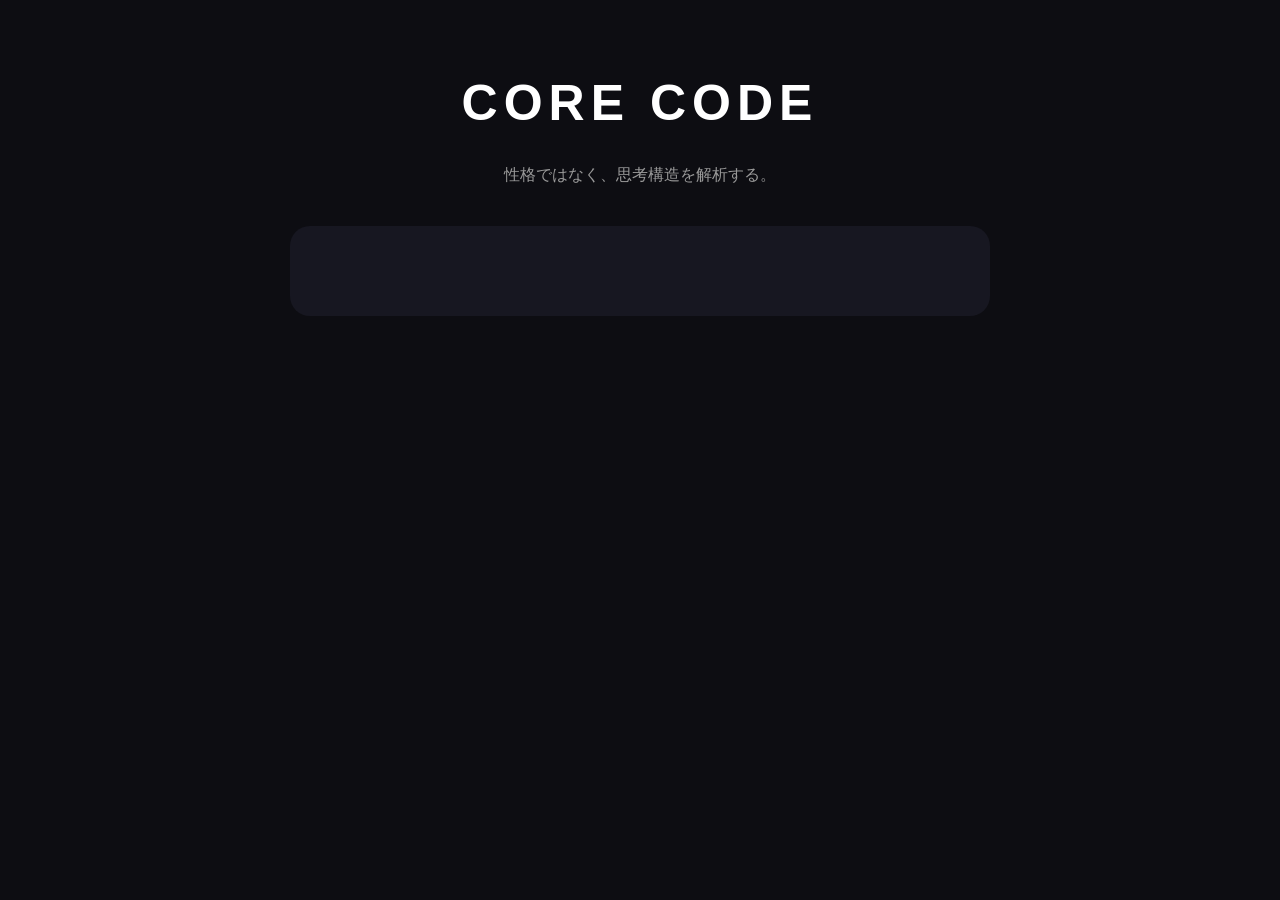
==== index.html @ c1aa4710 "index.html を更新" ====
<!DOCTYPE html>
<html lang="ja">
<head>
  <meta charset="UTF-8">
  <meta name="viewport" content="width=device-width, initial-scale=1.0">
  <title>CORE CODE</title>
  <link rel="stylesheet" href="style.css">
</head>
<body>
  <main class="container">
    <h1>CORE CODE</h1>
    <p class="subtitle">性格ではなく、思考構造を解析する。</p>

    <section id="quiz" class="card">
      <h2 id="question"></h2>
      <div id="answers"></div>
      <p id="count"></p>
    </section>

    <section id="result" class="card hidden">
      <h2 id="resultCode"></h2>
      <h1 id="resultName"></h1>
      <p id="resultText"></p>
      <button onclick="location.reload()">もう一度診断する</button>
    </section>
  </main>

  <script src="script.js?v=1"></script>
</body>
</html>
---- style.css ----
*{
  box-sizing:border-box;
}

body{
  background:#0d0d12;
  color:white;
  font-family:sans-serif;
  margin:0;
  padding:0;
}

.container{
  width:90%;
  max-width:700px;
  margin:auto;
  padding:40px 0;
}

h1{
  text-align:center;
  font-size:50px;
  letter-spacing:6px;
}

.subtitle{
  text-align:center;
  color:#999;
  margin-bottom:40px;
}

.card{
  background:#171721;
  padding:30px;
  border-radius:20px;
}

#question{
  display:block;
  color:white;
  font-size:28px;
  margin-bottom:30px;
}

#answers{
  display:block;
}

button{
  display:block;
  width:100%;
  padding:16px;
  margin-top:15px;
  border:none;
  border-radius:12px;
  background:#7c3cff;
  color:white;
  font-size:16px;
  cursor:pointer;
}

.progress{
  width:100%;
  height:10px;
  background:#2a2a35;
  border-radius:999px;
  overflow:hidden;
  margin-top:30px;
}

#bar{
  width:0%;
  height:100%;
  background:#7c3cff;
}

#count{
  text-align:right;
  color:#888;
  margin-top:10px;
}

.hidden{
  display:none;
}

#result{
  margin-top:40px;
  background:#171721;
  padding:30px;
  border-radius:20px;
  text-align:center;
}

#resultCode{
  font-size:40px;
  color:#7c3cff;
}

#resultName{
  font-size:36px;
  margin-top:10px;
}

#resultText{
  margin-top:20px;
  color:#ccc;
  line-height:1.8;
}
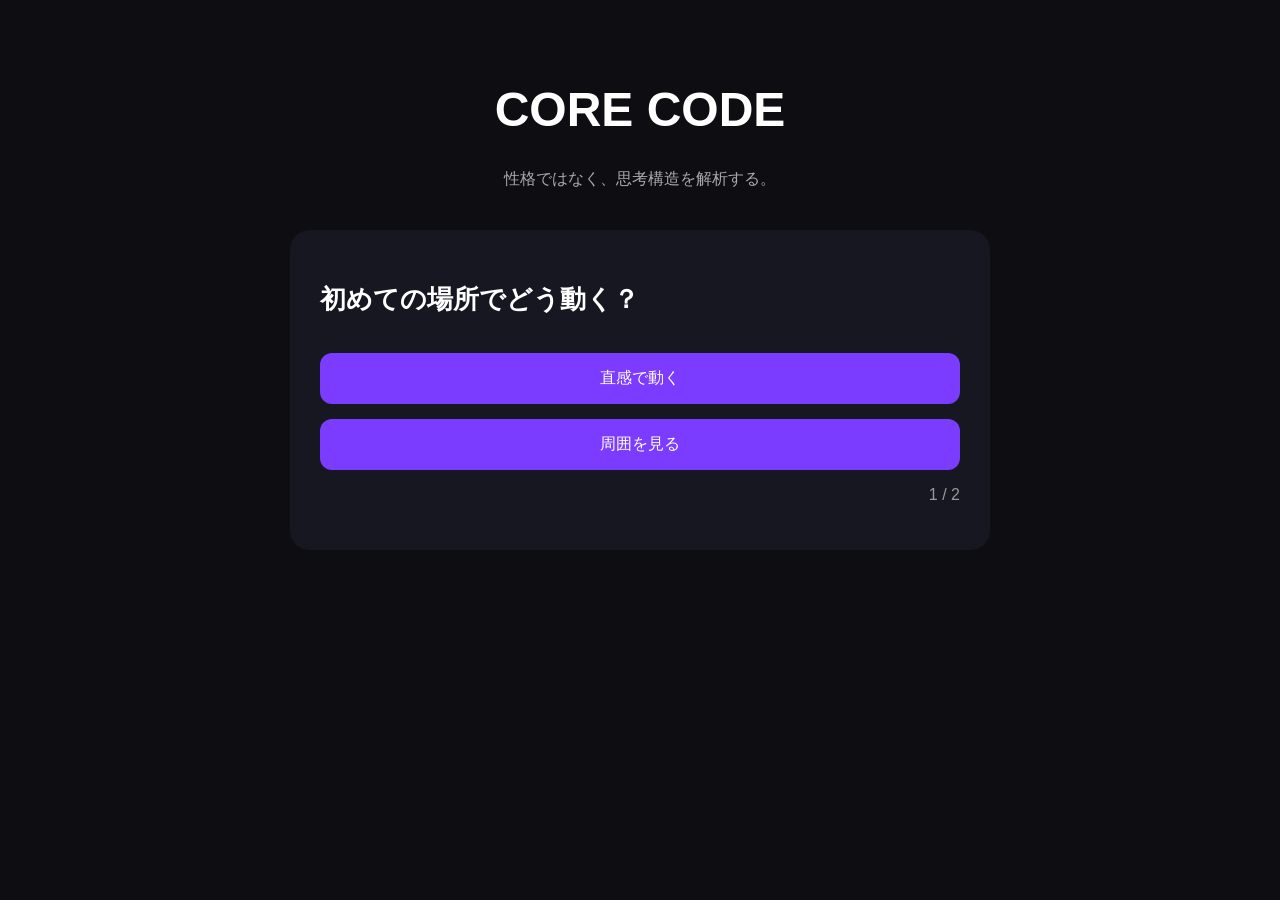
==== commit 6eb044c2: "Update index.html" ====
--- a/index.html
+++ b/index.html
@@ -27,4 +27,4 @@
 
   <script src="script.js?v=1"></script>
 </body>
-</html>+</html>
--- a/style.css
+++ b/style.css
@@ -1,31 +1,25 @@
-*{
-  box-sizing:border-box;
-}
-
 body{
+  margin:0;
   background:#0d0d12;
   color:white;
   font-family:sans-serif;
-  margin:0;
-  padding:0;
 }
 
 .container{
   width:90%;
   max-width:700px;
   margin:auto;
-  padding:40px 0;
+  padding:50px 0;
 }
 
 h1{
   text-align:center;
-  font-size:50px;
-  letter-spacing:6px;
+  font-size:48px;
 }
 
 .subtitle{
   text-align:center;
-  color:#999;
+  color:#aaa;
   margin-bottom:40px;
 }
 
@@ -36,48 +30,23 @@
 }
 
 #question{
-  display:block;
-  color:white;
-  font-size:28px;
-  margin-bottom:30px;
-}
-
-#answers{
-  display:block;
+  font-size:26px;
 }
 
 button{
-  display:block;
   width:100%;
-  padding:16px;
+  padding:15px;
   margin-top:15px;
   border:none;
   border-radius:12px;
   background:#7c3cff;
   color:white;
   font-size:16px;
-  cursor:pointer;
-}
-
-.progress{
-  width:100%;
-  height:10px;
-  background:#2a2a35;
-  border-radius:999px;
-  overflow:hidden;
-  margin-top:30px;
-}
-
-#bar{
-  width:0%;
-  height:100%;
-  background:#7c3cff;
 }
 
 #count{
+  color:#999;
   text-align:right;
-  color:#888;
-  margin-top:10px;
 }
 
 .hidden{
@@ -85,25 +54,10 @@
 }
 
 #result{
-  margin-top:40px;
-  background:#171721;
-  padding:30px;
-  border-radius:20px;
   text-align:center;
 }
 
 #resultCode{
-  font-size:40px;
   color:#7c3cff;
-}
-
-#resultName{
-  font-size:36px;
-  margin-top:10px;
-}
-
-#resultText{
-  margin-top:20px;
-  color:#ccc;
-  line-height:1.8;
+  font-size:42px;
 }
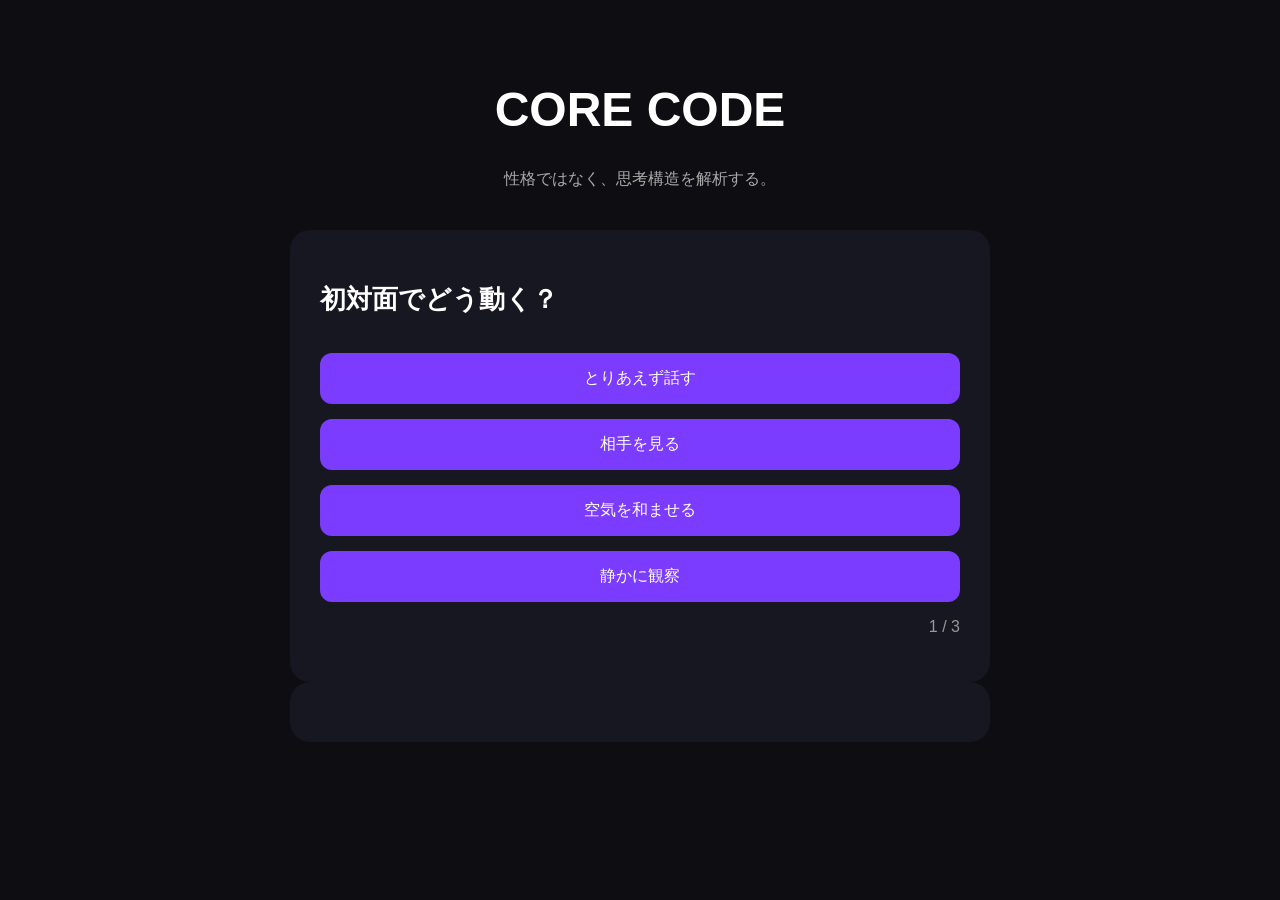
==== commit 0b5945f2: "Fix HTML structure by adding quiz section" ====
--- a/index.html
+++ b/index.html
@@ -23,7 +23,7 @@
       <p id="resultText"></p>
       <button onclick="location.reload()">もう一度診断する</button>
     </section>
-  </main>
+  <section id="quiz" class="card">
 
   <script src="script.js?v=1"></script>
 </body>
--- a/style.css
+++ b/style.css
@@ -60,4 +60,4 @@
 #resultCode{
   color:#7c3cff;
   font-size:42px;
-}+}
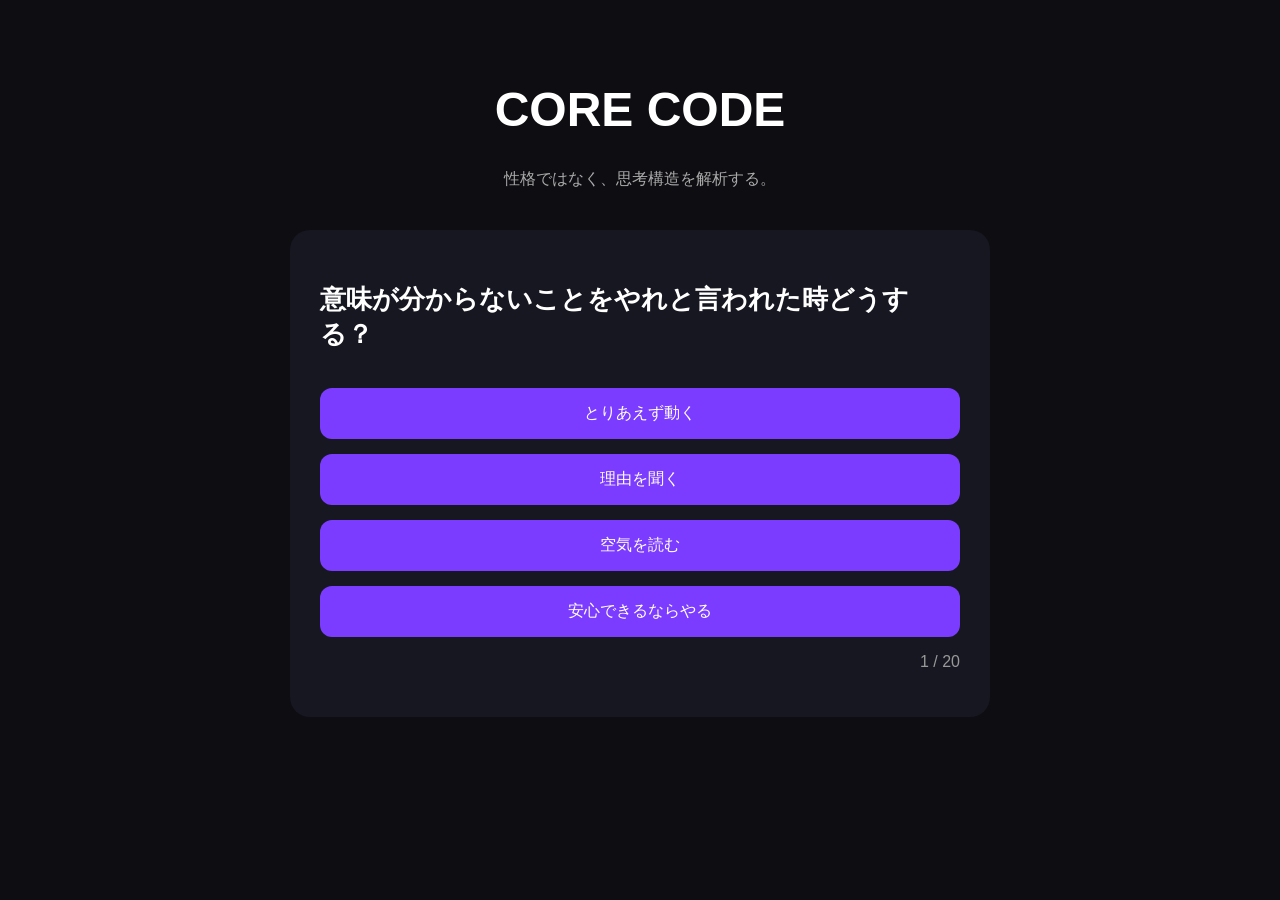
==== commit 2b44685b: "Update index.html" ====
--- a/index.html
+++ b/index.html
@@ -23,7 +23,6 @@
       <p id="resultText"></p>
       <button onclick="location.reload()">もう一度診断する</button>
     </section>
-  <section id="quiz" class="card">
 
   <script src="script.js?v=1"></script>
 </body>
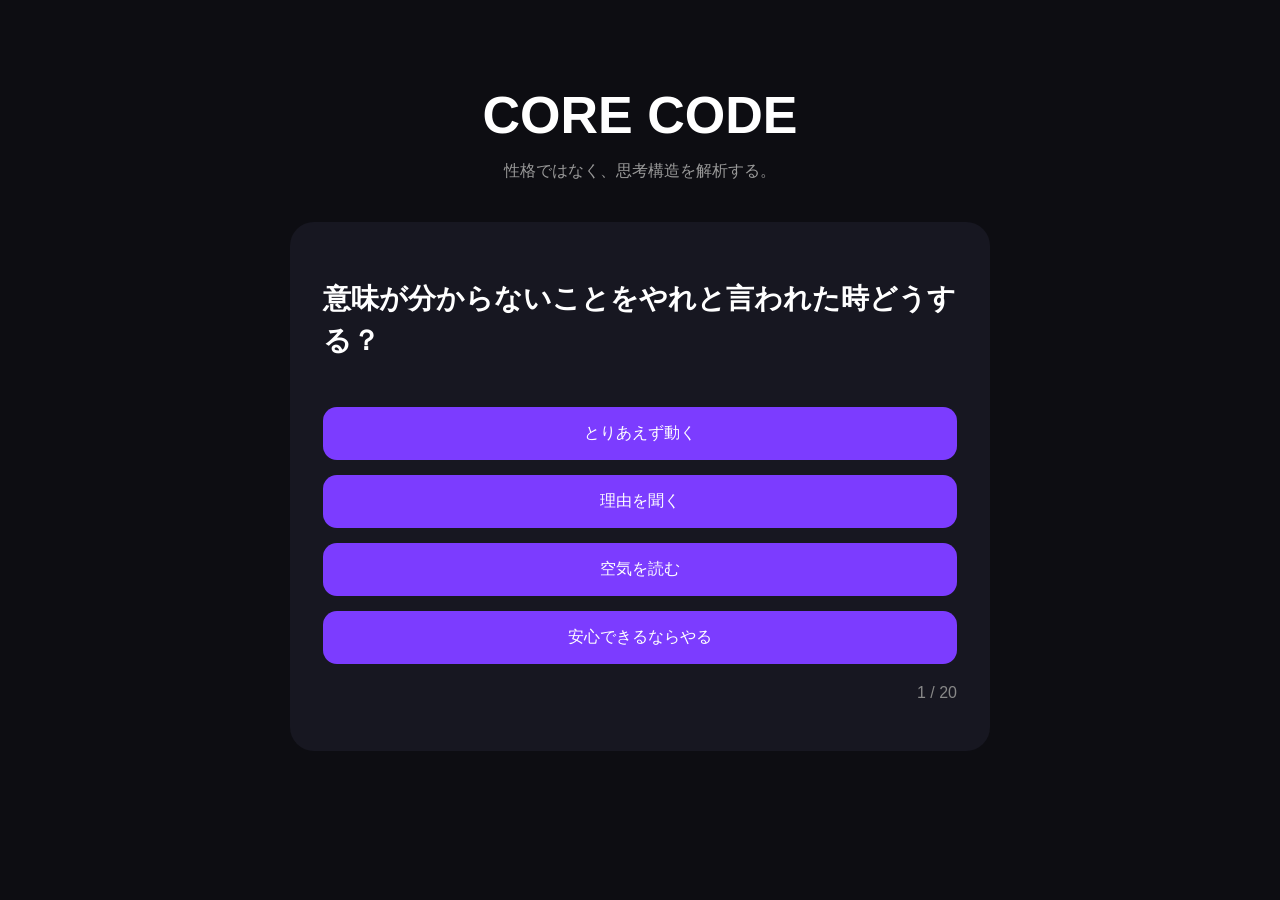
==== commit ab1b65d1: "Update index.html" ====
--- a/index.html
+++ b/index.html
@@ -1,29 +1,69 @@
 <!DOCTYPE html>
 <html lang="ja">
+
 <head>
+
   <meta charset="UTF-8">
-  <meta name="viewport" content="width=device-width, initial-scale=1.0">
+
+  <meta
+    name="viewport"
+    content="width=device-width, initial-scale=1.0"
+  >
+
   <title>CORE CODE</title>
-  <link rel="stylesheet" href="style.css">
+
+  <link
+    rel="stylesheet"
+    href="style.css?v=1"
+  >
+
 </head>
+
 <body>
+
   <main class="container">
+
     <h1>CORE CODE</h1>
-    <p class="subtitle">性格ではなく、思考構造を解析する。</p>
 
-    <section id="quiz" class="card">
+    <p class="subtitle">
+      性格ではなく、思考構造を解析する。
+    </p>
+
+    <section
+      id="quiz"
+      class="card"
+    >
+
       <h2 id="question"></h2>
+
       <div id="answers"></div>
+
       <p id="count"></p>
+
     </section>
 
-    <section id="result" class="card hidden">
+    <section
+      id="result"
+      class="card hidden"
+    >
+
       <h2 id="resultCode"></h2>
+
       <h1 id="resultName"></h1>
-      <p id="resultText"></p>
-      <button onclick="location.reload()">もう一度診断する</button>
+
+      <div id="resultText"></div>
+
+      <button onclick="location.reload()">
+        もう一度診断する
+      </button>
+
     </section>
 
+  </main>
+
+  <script src="typeData.js?v=1"></script>
+
   <script src="script.js?v=1"></script>
+
 </body>
 </html>
--- a/style.css
+++ b/style.css
@@ -1,63 +1,153 @@
 body{
+
   margin:0;
+  padding:0;
+
   background:#0d0d12;
+
   color:white;
+
   font-family:sans-serif;
+
 }
 
 .container{
+
   width:90%;
   max-width:700px;
+
   margin:auto;
+
   padding:50px 0;
+
 }
 
 h1{
+
   text-align:center;
-  font-size:48px;
+
+  font-size:52px;
+
+  margin-bottom:10px;
+
 }
 
 .subtitle{
+
   text-align:center;
-  color:#aaa;
+
+  color:#999;
+
   margin-bottom:40px;
+
 }
 
 .card{
+
   background:#171721;
+
   padding:30px;
-  border-radius:20px;
+
+  border-radius:24px;
+
+  border:3px solid transparent;
+
+  transition:0.3s;
+
 }
 
 #question{
-  font-size:26px;
+
+  font-size:28px;
+
+  margin-bottom:30px;
+
+  line-height:1.5;
+
 }
 
 button{
+
   width:100%;
-  padding:15px;
+
+  padding:16px;
+
   margin-top:15px;
+
   border:none;
-  border-radius:12px;
+
+  border-radius:14px;
+
   background:#7c3cff;
+
   color:white;
+
   font-size:16px;
+
+  cursor:pointer;
+
+  transition:0.2s;
+
+}
+
+button:hover{
+
+  transform:scale(1.02);
+
+  opacity:0.95;
+
 }
 
 #count{
-  color:#999;
+
   text-align:right;
+
+  color:#888;
+
+  margin-top:20px;
+
 }
 
 .hidden{
+
   display:none;
+
 }
 
 #result{
+
   text-align:center;
+
 }
 
 #resultCode{
-  color:#7c3cff;
-  font-size:42px;
+
+  font-size:46px;
+
+  margin-bottom:10px;
+
 }
+
+#resultName{
+
+  font-size:34px;
+
+  margin-bottom:20px;
+
+}
+
+#resultText{
+
+  line-height:1.9;
+
+  color:#ddd;
+
+}
+
+h3{
+
+  margin-top:30px;
+
+  color:white;
+
+}
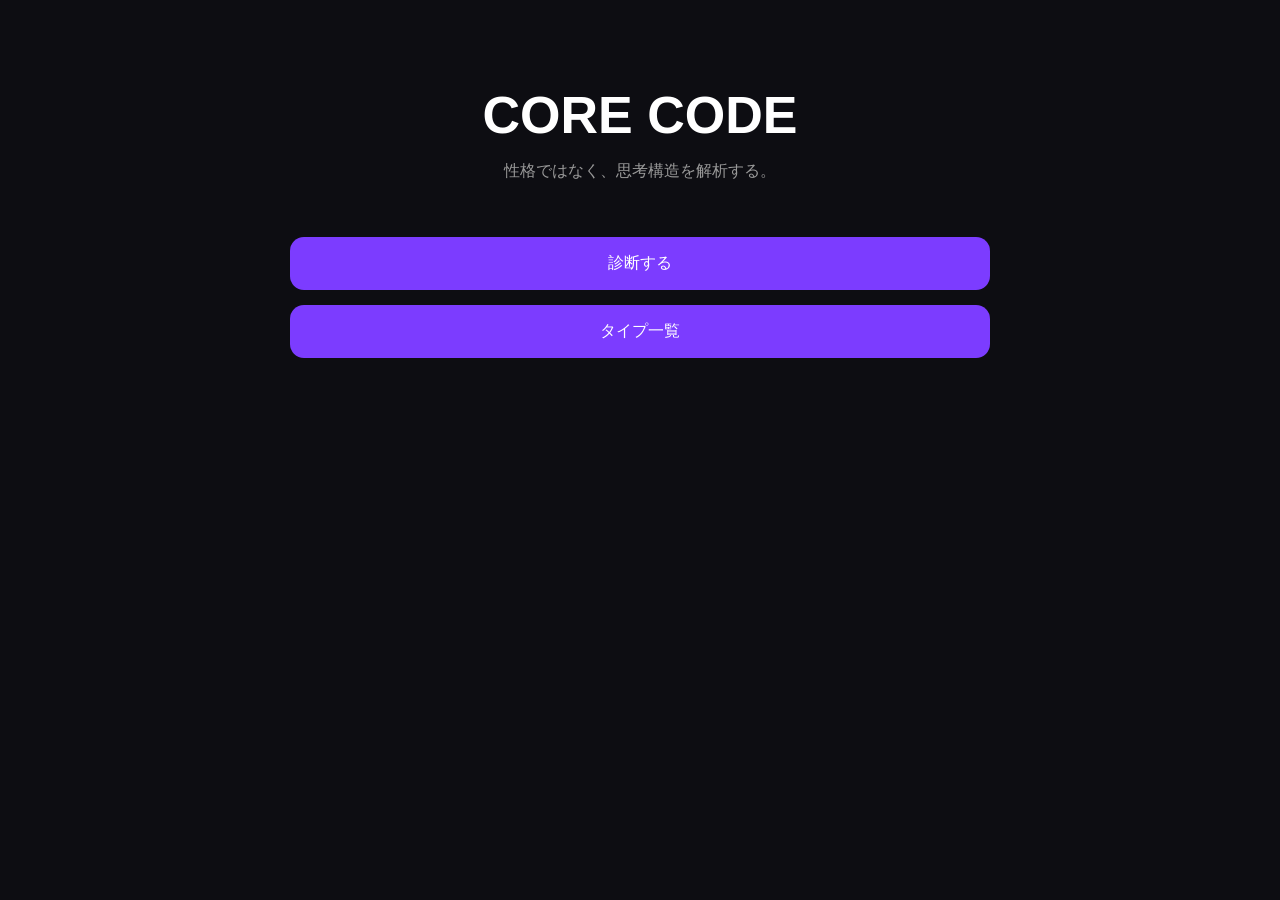
==== commit 6af74818: "Refactor index.html structure and content" ====
--- a/index.html
+++ b/index.html
@@ -1,69 +1,20 @@
 <!DOCTYPE html>
 <html lang="ja">
-
 <head>
-
   <meta charset="UTF-8">
-
-  <meta
-    name="viewport"
-    content="width=device-width, initial-scale=1.0"
-  >
-
+  <meta name="viewport" content="width=device-width, initial-scale=1.0">
   <title>CORE CODE</title>
-
-  <link
-    rel="stylesheet"
-    href="style.css?v=1"
-  >
-
+  <link rel="stylesheet" href="style.css?v=1">
 </head>
-
 <body>
 
-  <main class="container">
+<main class="container home">
+  <h1>CORE CODE</h1>
+  <p class="subtitle">性格ではなく、思考構造を解析する。</p>
 
-    <h1>CORE CODE</h1>
-
-    <p class="subtitle">
-      性格ではなく、思考構造を解析する。
-    </p>
-
-    <section
-      id="quiz"
-      class="card"
-    >
-
-      <h2 id="question"></h2>
-
-      <div id="answers"></div>
-
-      <p id="count"></p>
-
-    </section>
-
-    <section
-      id="result"
-      class="card hidden"
-    >
-
-      <h2 id="resultCode"></h2>
-
-      <h1 id="resultName"></h1>
-
-      <div id="resultText"></div>
-
-      <button onclick="location.reload()">
-        もう一度診断する
-      </button>
-
-    </section>
-
-  </main>
-
-  <script src="typeData.js?v=1"></script>
-
-  <script src="script.js?v=1"></script>
+  <button onclick="location.href='diagnose.html'">診断する</button>
+  <button onclick="location.href='types.html'">タイプ一覧</button>
+</main>
 
 </body>
 </html>
